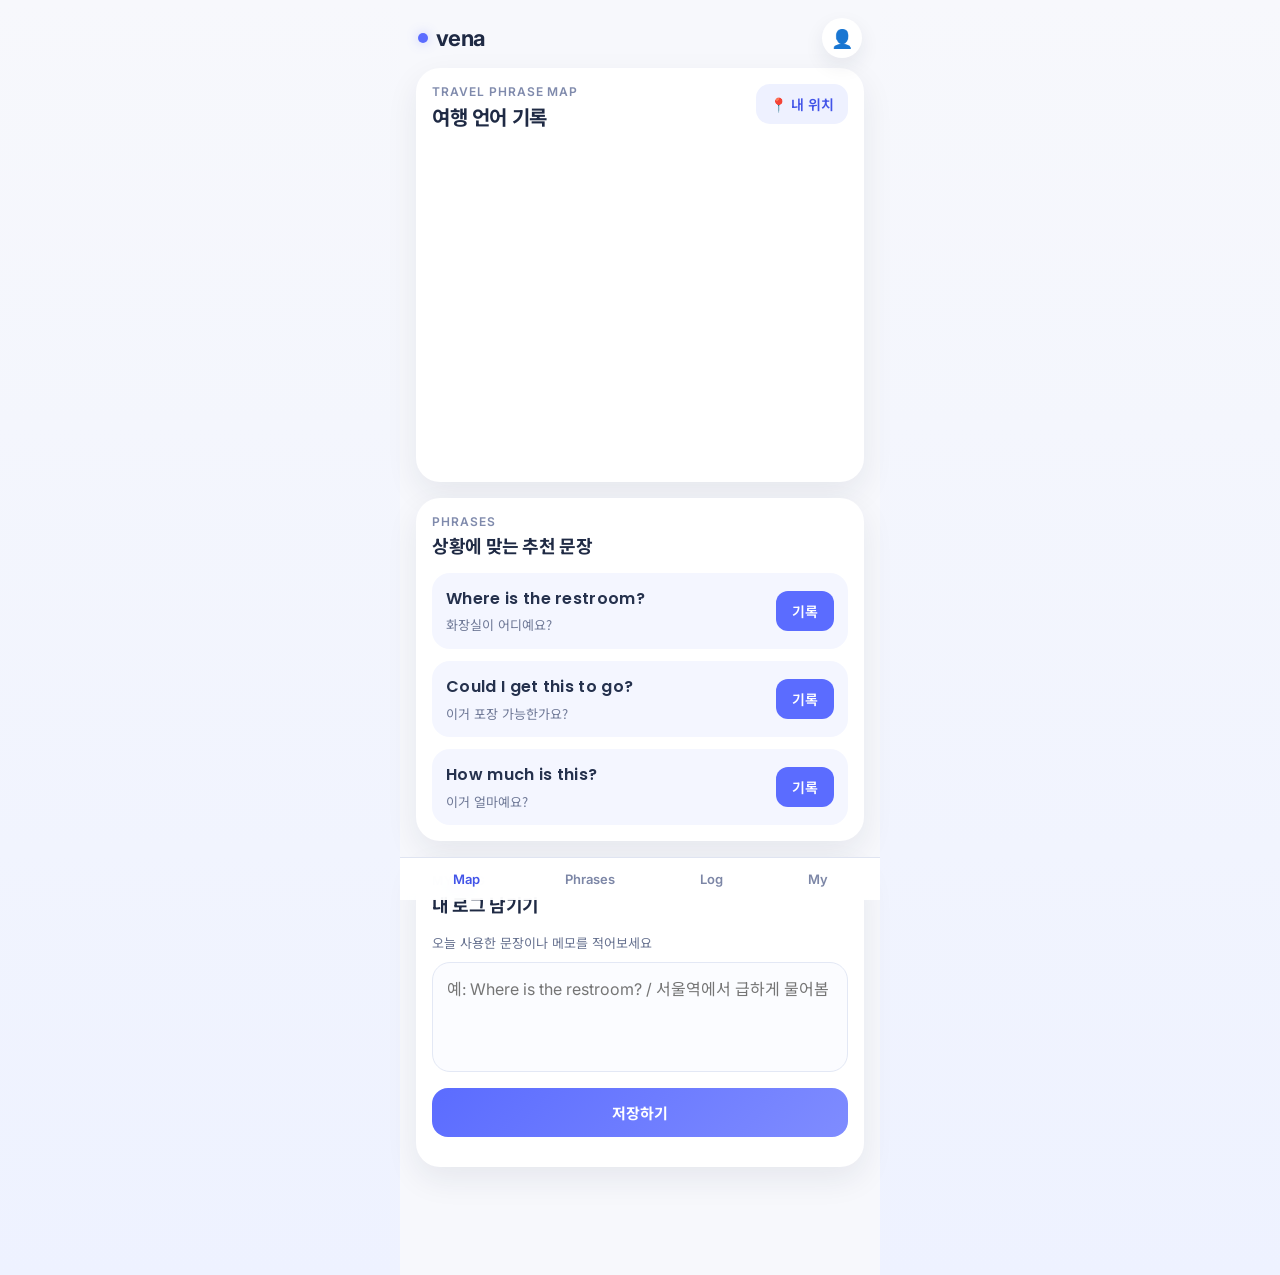
==== index.html @ 20c413f3 "add vena landing page" ====
<!DOCTYPE html>
<html lang="ko">
<head>
  <meta charset="UTF-8" />
  <meta name="viewport" content="width=device-width, initial-scale=1.0" />
  <title>vena</title>

  <!-- Fonts -->
  <link rel="preconnect" href="https://fonts.googleapis.com" />
  <link rel="preconnect" href="https://fonts.gstatic.com" crossorigin />
  <link
    href="https://fonts.googleapis.com/css2?family=Inter:wght@400;500;600;700&family=Noto+Sans+KR:wght@400;500;700&family=Poppins:wght@400;500;600&display=swap"
    rel="stylesheet"
  />

  <link rel="stylesheet" href="style.css" />
</head>
<body>
  <div class="app">
    <header class="header">
      <div class="logo-wrap">
        <div class="logo-dot"></div>
        <h1 class="logo">vena</h1>
      </div>
      <button class="icon-btn" aria-label="내 페이지">👤</button>
    </header>

    <main class="main-content">
      <section class="hero-card">
        <div class="hero-top">
          <div>
            <p class="eyebrow">Travel phrase map</p>
            <h2 class="hero-title"> 여행 언어 기록 </h2>
          </div>
          <button class="location-btn" onclick="getLocation()">📍 내 위치</button>
        </div>

        <div class="map-wrap">
          <iframe
            id="mapFrame"
            class="map"
            title="서울 지도"
            loading="lazy"
            src="https://www.google.com/maps?q=Seoul&output=embed"
          ></iframe>
        </div>
      </section>

      <section class="section-card">
        <div class="section-head">
          <div>
            <p class="section-label">Phrases</p>
            <h3 class="section-title">상황에 맞는 추천 문장</h3>
          </div>
        </div>

        <div class="phrase-list">
          <div class="phrase-card">
            <div class="phrase-text">
              <p class="phrase-en">Where is the restroom?</p>
              <p class="phrase-ko">화장실이 어디예요?</p>
            </div>
            <button class="add-btn" onclick="insertSentence('Where is the restroom?')">기록</button>
          </div>

          <div class="phrase-card">
            <div class="phrase-text">
              <p class="phrase-en">Could I get this to go?</p>
              <p class="phrase-ko">이거 포장 가능한가요?</p>
            </div>
            <button class="add-btn" onclick="insertSentence('Could I get this to go?')">기록</button>
          </div>

          <div class="phrase-card">
            <div class="phrase-text">
              <p class="phrase-en">How much is this?</p>
              <p class="phrase-ko">이거 얼마예요?</p>
            </div>
            <button class="add-btn" onclick="insertSentence('How much is this?')">기록</button>
          </div>
        </div>
      </section>

      <section class="section-card">
        <div class="section-head">
          <div>
            <p class="section-label">My log</p>
            <h3 class="section-title">내 로그 남기기</h3>
          </div>
        </div>

        <label class="input-label" for="logInput">오늘 사용한 문장이나 메모를 적어보세요</label>
        <textarea
          id="logInput"
          class="log-input"
          placeholder="예: Where is the restroom? / 서울역에서 급하게 물어봄"
        ></textarea>

        <button class="save-btn" onclick="saveLog()">저장하기</button>

        <div id="logList" class="log-list"></div>
      </section>
    </main>

    <nav class="tabbar">
      <button class="tab active">Map</button>
      <button class="tab">Phrases</button>
      <button class="tab">Log</button>
      <button class="tab">My</button>
    </nav>
  </div>

  <script>
  let currentLat = null;
  let currentLng = null;

  function getLocation() {
    if (!navigator.geolocation) {
      alert("이 브라우저에서는 위치 기능을 지원하지 않습니다.");
      return;
    }

    navigator.geolocation.getCurrentPosition(
      function (pos) {
        currentLat = pos.coords.latitude;
        currentLng = pos.coords.longitude;

        moveMap(currentLat, currentLng);
      },
      function () {
        alert("위치 정보를 가져올 수 없습니다.");
      }
    );
  }

  function moveMap(lat, lng) {
    document.getElementById("mapFrame").src =
      "https://www.google.com/maps?q=" + lat + "," + lng + "&output=embed";
  }

  function insertSentence(sentence) {
    document.getElementById("logInput").value = sentence;
    document.getElementById("logInput").focus();
  }

  function saveLog() {
    const input = document.getElementById("logInput");
    const text = input.value.trim();

    if (text === "") {
      alert("로그 내용을 입력해주세요.");
      return;
    }

    if (currentLat === null || currentLng === null) {
      alert("먼저 '내 위치'를 눌러 위치를 가져와주세요.");
      return;
    }

    const now = new Date();
    const dateText =
      now.getFullYear() +
      "." +
      String(now.getMonth() + 1).padStart(2, "0") +
      "." +
      String(now.getDate()).padStart(2, "0") +
      " " +
      String(now.getHours()).padStart(2, "0") +
      ":" +
      String(now.getMinutes()).padStart(2, "0");

    const latText = currentLat.toFixed(4);
    const lngText = currentLng.toFixed(4);

    const logList = document.getElementById("logList");
    const logItem = document.createElement("div");
    logItem.className = "log-item";

    logItem.innerHTML = `
      <p class="log-date">🕒 ${dateText}</p>
      <p class="log-location">📍 ${latText}, ${lngText}</p>
      <p class="log-content">${escapeHtml(text)}</p>
      <button class="view-map-btn" onclick="moveMap(${currentLat}, ${currentLng})">
        지도에서 보기
      </button>
    `;

    logList.prepend(logItem);
    input.value = "";
  }

  function escapeHtml(text) {
    const div = document.createElement("div");
    div.innerText = text;
    return div.innerHTML;
  }
</script>
</body>
</html>
---- style.css ----
* {
  box-sizing: border-box;
}

html,
body {
  margin: 0;
  padding: 0;
}

body {
  background: linear-gradient(180deg, #f7f8fc 0%, #eef2ff 100%);
  font-family: "Inter", "Noto Sans KR", sans-serif;
  color: #1f2a44;
}

button,
input,
textarea {
  font: inherit;
}

.app {
  max-width: 480px;
  min-height: 100vh;
  margin: 0 auto;
  background: #f7f8fc;
  position: relative;
  padding-bottom: 92px;
}

/* Header */
.header {
  display: flex;
  align-items: center;
  justify-content: space-between;
  padding: 18px 18px 10px;
}

.logo-wrap {
  display: flex;
  align-items: center;
  gap: 8px;
}

.logo-dot {
  width: 10px;
  height: 10px;
  border-radius: 50%;
  background: #5b6cff;
  box-shadow: 0 0 12px rgba(91, 108, 255, 0.35);
}

.logo {
  margin: 0;
  font-size: 22px;
  font-weight: 700;
  letter-spacing: -0.03em;
}

.icon-btn {
  width: 40px;
  height: 40px;
  border: none;
  border-radius: 50%;
  background: #ffffff;
  box-shadow: 0 8px 20px rgba(31, 42, 68, 0.08);
  cursor: pointer;
  font-size: 18px;
}

/* Main */
.main-content {
  padding: 0 16px;
}

.hero-card,
.section-card {
  background: #ffffff;
  border-radius: 24px;
  padding: 16px;
  box-shadow: 0 12px 32px rgba(31, 42, 68, 0.08);
  margin-bottom: 16px;
}

.hero-top {
  display: flex;
  align-items: flex-start;
  justify-content: space-between;
  gap: 12px;
  margin-bottom: 14px;
}

.eyebrow,
.section-label {
  margin: 0 0 6px;
  font-size: 12px;
  font-weight: 600;
  color: #7f8aac;
  text-transform: uppercase;
  letter-spacing: 0.08em;
}

.hero-title,
.section-title {
  margin: 0;
  line-height: 1.35;
  letter-spacing: -0.02em;
}

.hero-title {
  font-size: 20px;
  font-weight: 700;
}

.section-title {
  font-size: 18px;
  font-weight: 700;
}

.location-btn,
.save-btn,
.add-btn {
  border: none;
  cursor: pointer;
  transition: 0.2s ease;
}

.location-btn {
  flex-shrink: 0;
  background: #eef1ff;
  color: #4254e8;
  padding: 10px 14px;
  border-radius: 14px;
  font-size: 14px;
  font-weight: 600;
}

.location-btn:active,
.save-btn:active,
.add-btn:active,
.icon-btn:active,
.tab:active {
  transform: scale(0.98);
}

.map-wrap {
  overflow: hidden;
  border-radius: 20px;
}

.map {
  width: 100%;
  height: 320px;
  border: 0;
  display: block;
}

/* Phrase cards */
.section-head {
  margin-bottom: 14px;
}

.phrase-list {
  display: flex;
  flex-direction: column;
  gap: 12px;
}

.phrase-card {
  display: flex;
  justify-content: space-between;
  align-items: center;
  gap: 14px;
  padding: 14px;
  border-radius: 18px;
  background: #f4f6ff;
}

.phrase-text {
  flex: 1;
}

.phrase-en {
  margin: 0 0 6px;
  font-family: "Poppins", sans-serif;
  font-size: 16px;
  font-weight: 600;
  line-height: 1.45;
  letter-spacing: 0.02em;
  color: #25314d;
}

.phrase-ko {
  margin: 0;
  font-family: "Noto Sans KR", sans-serif;
  font-size: 13px;
  color: #6e7896;
  line-height: 1.45;
}

.add-btn {
  background: #5b6cff;
  color: #ffffff;
  min-width: 58px;
  padding: 10px 12px;
  border-radius: 12px;
  font-size: 14px;
  font-weight: 600;
}

/* Log */
.input-label {
  display: block;
  margin-bottom: 10px;
  font-size: 13px;
  color: #66718f;
}

.log-input {
  width: 100%;
  min-height: 110px;
  resize: none;
  border: 1px solid #e3e8f5;
  border-radius: 18px;
  padding: 14px;
  background: #fbfcff;
  color: #1f2a44;
  outline: none;
  line-height: 1.5;
}

.log-input:focus {
  border-color: #a8b4ff;
  box-shadow: 0 0 0 4px rgba(91, 108, 255, 0.08);
}

.save-btn {
  width: 100%;
  margin-top: 12px;
  background: linear-gradient(135deg, #5b6cff 0%, #7f8cff 100%);
  color: #ffffff;
  padding: 14px 16px;
  border-radius: 16px;
  font-size: 15px;
  font-weight: 700;
}

.log-list {
  margin-top: 14px;
  display: flex;
  flex-direction: column;
  gap: 10px;
}

.log-item {
  background: #f8faff;
  border: 1px solid #ebeff8;
  border-radius: 18px;
  padding: 14px;
}

.log-date {
  margin: 0 0 8px;
  font-size: 12px;
  color: #7f8aac;
}

.log-content {
  margin: 0;
  font-size: 14px;
  line-height: 1.55;
  color: #24304a;
  word-break: break-word;
}

/* Tabbar */
.tabbar {
  position: fixed;
  left: 50%;
  bottom: 0;
  transform: translateX(-50%);
  width: 100%;
  max-width: 480px;
  display: flex;
  justify-content: space-around;
  align-items: center;
  padding: 12px 10px calc(12px + env(safe-area-inset-bottom));
  background: rgba(255, 255, 255, 0.92);
  backdrop-filter: blur(14px);
  border-top: 1px solid rgba(220, 226, 240, 0.9);
}

.tab {
  border: none;
  background: transparent;
  color: #7c86a6;
  font-size: 13px;
  font-weight: 600;
  cursor: pointer;
}

.tab.active {
  color: #4254e8;
}

/* Responsive */
@media (max-width: 360px) {
  .hero-title {
    font-size: 18px;
  }

  .section-title {
    font-size: 16px;
  }

  .map {
    height: 280px;
  }

  .phrase-card {
    padding: 12px;
  }

  .phrase-en {
    font-size: 15px;
  }

  .add-btn {
    min-width: 52px;
    padding: 9px 10px;
    font-size: 13px;
  }
}
.log-location {
  margin: 0 0 10px;
  font-size: 13px;
  color: #5f6c8f;
}

.view-map-btn {
  border: none;
  background: #eef1ff;
  color: #4254e8;
  padding: 10px 12px;
  border-radius: 12px;
  font-size: 13px;
  font-weight: 600;
  cursor: pointer;
}

.view-map-btn:active {
  transform: scale(0.98);
}
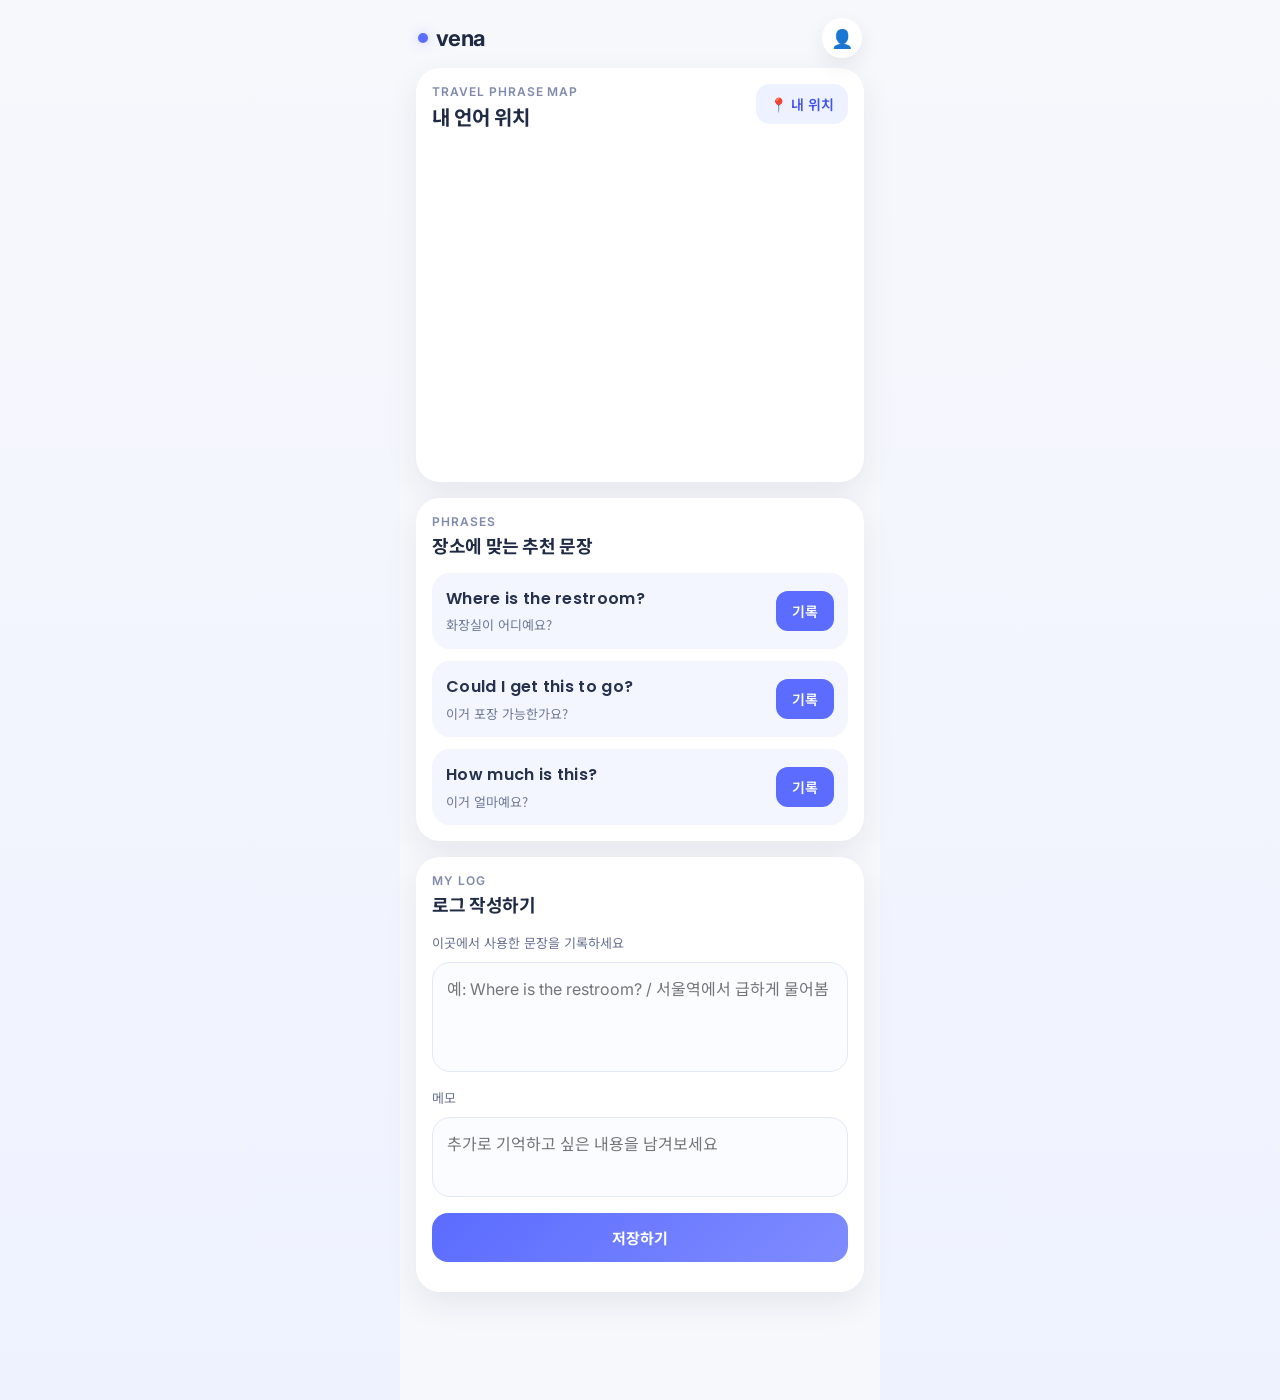
==== commit 934ebc6b: "memo add" ====
--- a/index.html
+++ b/index.html
@@ -22,7 +22,7 @@
         <div class="logo-dot"></div>
         <h1 class="logo">vena</h1>
       </div>
-      <button class="icon-btn" aria-label="내 페이지">👤</button>
+      <a href="mypage.html" class="icon-btn" aria-label="내 페이지" style="display:flex;align-items:center;justify-content:center;text-decoration:none;">👤</a>
     </header>
 
     <main class="main-content">
@@ -30,7 +30,7 @@
         <div class="hero-top">
           <div>
             <p class="eyebrow">Travel phrase map</p>
-            <h2 class="hero-title"> 여행 언어 기록 </h2>
+            <h2 class="hero-title"> 내 언어 위치 </h2>
           </div>
           <button class="location-btn" onclick="getLocation()">📍 내 위치</button>
         </div>
@@ -50,7 +50,7 @@
         <div class="section-head">
           <div>
             <p class="section-label">Phrases</p>
-            <h3 class="section-title">상황에 맞는 추천 문장</h3>
+            <h3 class="section-title">장소에 맞는 추천 문장</h3>
           </div>
         </div>
 
@@ -85,46 +85,55 @@
         <div class="section-head">
           <div>
             <p class="section-label">My log</p>
-            <h3 class="section-title">내 로그 남기기</h3>
-          </div>
-        </div>
-
-        <label class="input-label" for="logInput">오늘 사용한 문장이나 메모를 적어보세요</label>
+            <h3 class="section-title">로그 작성하기</h3>
+          </div>
+        </div>
+
+        <label class="input-label" for="logInput">이곳에서 사용한 문장을 기록하세요</label>
         <textarea
           id="logInput"
           class="log-input"
           placeholder="예: Where is the restroom? / 서울역에서 급하게 물어봄"
         ></textarea>
 
+        <label class="input-label" for="memoInput" style="margin-top: 12px;">메모</label>
+        <textarea
+          id="memoInput"
+          class="log-input"
+          style="min-height: 80px;"
+          placeholder="추가로 기억하고 싶은 내용을 남겨보세요"
+        ></textarea>
+
         <button class="save-btn" onclick="saveLog()">저장하기</button>
 
         <div id="logList" class="log-list"></div>
       </section>
     </main>
 
-    <nav class="tabbar">
-      <button class="tab active">Map</button>
-      <button class="tab">Phrases</button>
-      <button class="tab">Log</button>
-      <button class="tab">My</button>
-    </nav>
+   
   </div>
 
-  <script>
+ <script>
   let currentLat = null;
   let currentLng = null;
+
+  // 페이지 로드 시 저장된 로그 불러오기
+  window.addEventListener("DOMContentLoaded", function () {
+    const saved = JSON.parse(localStorage.getItem("vena_logs") || "[]");
+    saved.forEach(function (log) {
+      renderLogItem(log);
+    });
+  });
 
   function getLocation() {
     if (!navigator.geolocation) {
       alert("이 브라우저에서는 위치 기능을 지원하지 않습니다.");
       return;
     }
-
     navigator.geolocation.getCurrentPosition(
       function (pos) {
         currentLat = pos.coords.latitude;
         currentLng = pos.coords.longitude;
-
         moveMap(currentLat, currentLng);
       },
       function () {
@@ -145,7 +154,9 @@
 
   function saveLog() {
     const input = document.getElementById("logInput");
+    const memoInput = document.getElementById("memoInput");
     const text = input.value.trim();
+    const memo = memoInput.value.trim();
 
     if (text === "") {
       alert("로그 내용을 입력해주세요.");
@@ -159,34 +170,64 @@
 
     const now = new Date();
     const dateText =
-      now.getFullYear() +
-      "." +
-      String(now.getMonth() + 1).padStart(2, "0") +
-      "." +
-      String(now.getDate()).padStart(2, "0") +
-      " " +
-      String(now.getHours()).padStart(2, "0") +
-      ":" +
+      now.getFullYear() + "." +
+      String(now.getMonth() + 1).padStart(2, "0") + "." +
+      String(now.getDate()).padStart(2, "0") + " " +
+      String(now.getHours()).padStart(2, "0") + ":" +
       String(now.getMinutes()).padStart(2, "0");
 
-    const latText = currentLat.toFixed(4);
-    const lngText = currentLng.toFixed(4);
-
+    const logData = {
+      id: Date.now(),
+      date: dateText,
+      lat: currentLat.toFixed(4),
+      lng: currentLng.toFixed(4),
+      text: text,
+      memo: memo,
+    };
+
+    // localStorage에 저장
+    const saved = JSON.parse(localStorage.getItem("vena_logs") || "[]");
+    saved.unshift(logData);
+    localStorage.setItem("vena_logs", JSON.stringify(saved));
+
+    renderLogItem(logData, true);
+    input.value = "";
+    memoInput.value = "";
+  }
+
+  function renderLogItem(log, prepend = false) {
     const logList = document.getElementById("logList");
     const logItem = document.createElement("div");
     logItem.className = "log-item";
+    logItem.dataset.id = log.id;
 
     logItem.innerHTML = `
-      <p class="log-date">🕒 ${dateText}</p>
-      <p class="log-location">📍 ${latText}, ${lngText}</p>
-      <p class="log-content">${escapeHtml(text)}</p>
-      <button class="view-map-btn" onclick="moveMap(${currentLat}, ${currentLng})">
-        지도에서 보기
-      </button>
+      <p class="log-date"> ${log.date}</p>
+      <p class="log-location">📍 ${log.lat}, ${log.lng}</p>
+      <p class="log-content">${escapeHtml(log.text)}</p>
+      ${log.memo ? `<p class="log-memo"> ${escapeHtml(log.memo)}</p>` : ""}
+      <div style="display:flex; gap:8px; margin-top:10px;">
+        <button class="view-map-btn" onclick="moveMap(${log.lat}, ${log.lng})">지도에서 보기</button>
+        <button class="view-map-btn" style="background:#fff0f0; color:#e05555;" onclick="deleteLog(${log.id})">삭제</button>
+      </div>
     `;
 
-    logList.prepend(logItem);
-    input.value = "";
+    if (prepend) {
+      logList.prepend(logItem);
+    } else {
+      logList.appendChild(logItem);
+    }
+  }
+
+  function deleteLog(id) {
+    // DOM에서 제거
+    const el = document.querySelector(`.log-item[data-id="${id}"]`);
+    if (el) el.remove();
+
+    // localStorage에서도 제거
+    const saved = JSON.parse(localStorage.getItem("vena_logs") || "[]");
+    const updated = saved.filter(function (log) { return log.id !== id; });
+    localStorage.setItem("vena_logs", JSON.stringify(updated));
   }
 
   function escapeHtml(text) {
--- a/style.css
+++ b/style.css
@@ -274,35 +274,17 @@
   word-break: break-word;
 }
 
-/* Tabbar */
-.tabbar {
-  position: fixed;
-  left: 50%;
-  bottom: 0;
-  transform: translateX(-50%);
-  width: 100%;
-  max-width: 480px;
-  display: flex;
-  justify-content: space-around;
-  align-items: center;
-  padding: 12px 10px calc(12px + env(safe-area-inset-bottom));
-  background: rgba(255, 255, 255, 0.92);
-  backdrop-filter: blur(14px);
-  border-top: 1px solid rgba(220, 226, 240, 0.9);
-}
-
-.tab {
-  border: none;
-  background: transparent;
-  color: #7c86a6;
-  font-size: 13px;
-  font-weight: 600;
-  cursor: pointer;
-}
-
-.tab.active {
-  color: #4254e8;
-}
+.log-memo {
+  margin: 8px 0 0;
+  font-size: 13px;
+  line-height: 1.5;
+  color: #6e7896;
+  word-break: break-word;
+  padding: 8px 12px;
+  background: #f0f3ff;
+  border-radius: 10px;
+}
+
 
 /* Responsive */
 @media (max-width: 360px) {
